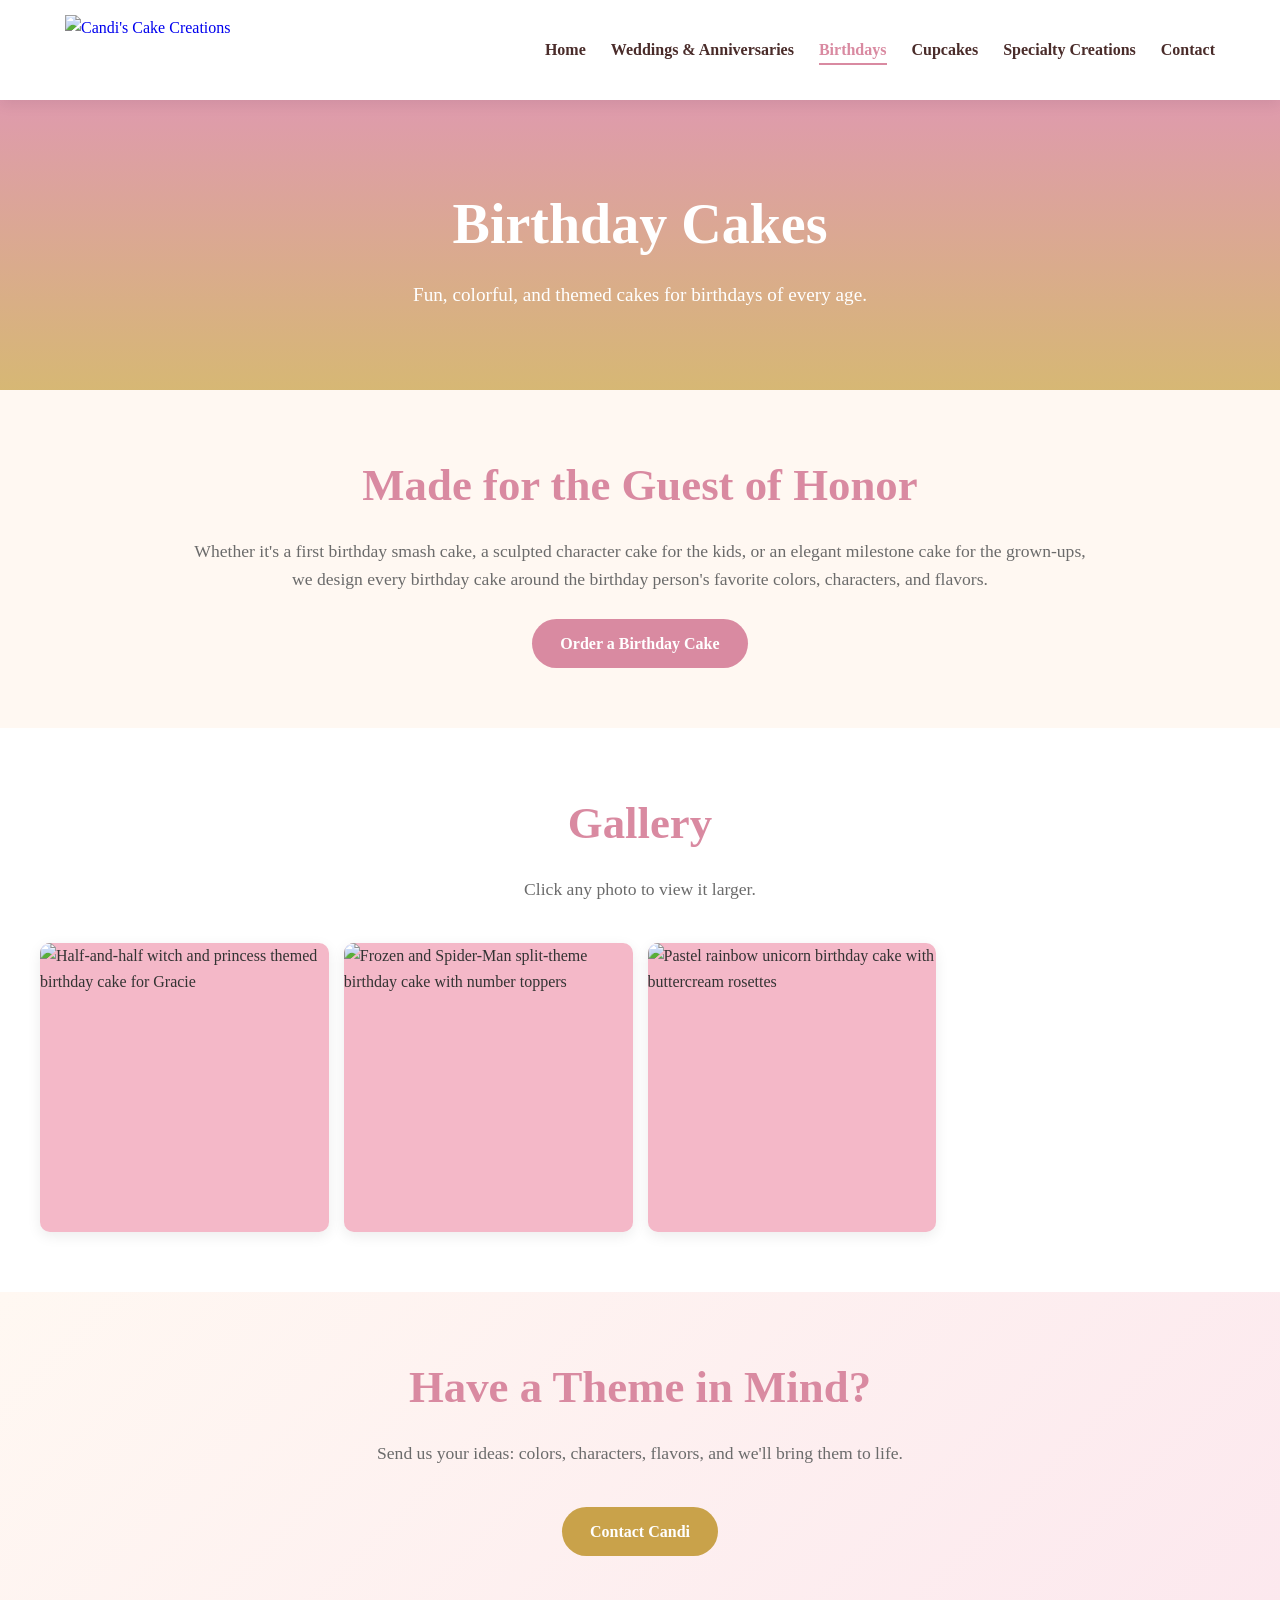
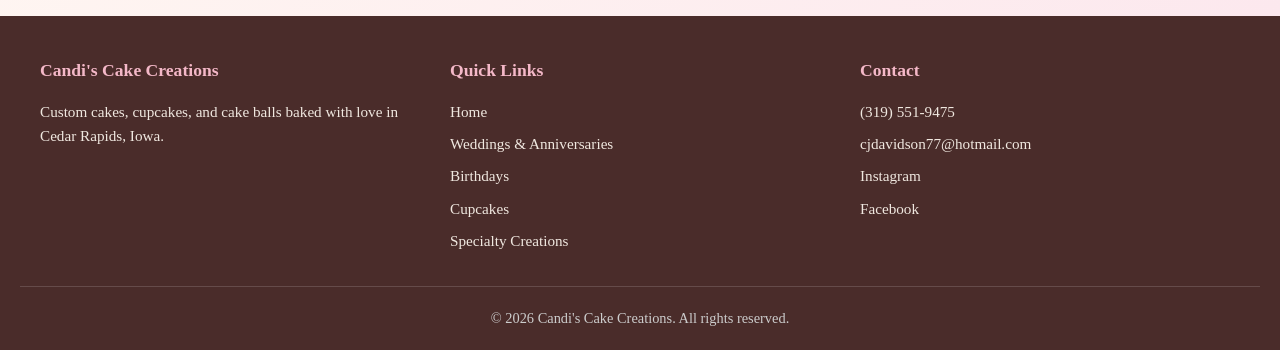
==== birthdays.html @ 222fce65 "Add files via upload" ====
<!DOCTYPE html>
<html lang="en">
<head>
  <meta charset="UTF-8">
  <meta name="viewport" content="width=device-width, initial-scale=1.0">
  <title>Birthday Cakes | Candi's Cake Creations</title>
  <meta name="description" content="Custom birthday cakes in Cedar Rapids, IA for every age and theme. From smash cakes to sculpted designs, we bake it fresh for the big day.">
  <link rel="stylesheet" href="styles.css">
</head>
<body>

  <!-- ===== Navigation ===== -->
  <nav class="navbar">
    <div class="nav-container">
      <a href="index.html" class="logo" aria-label="Candi's Cake Creations home">
        <img src="images/logo.jpg" alt="Candi's Cake Creations">
      </a>
      <button class="hamburger" aria-label="Menu">
        <span></span><span></span><span></span>
      </button>
      <ul class="nav-links">
        <li><a href="index.html">Home</a></li>
        <li><a href="weddings.html">Weddings &amp; Anniversaries</a></li>
        <li><a href="birthdays.html">Birthdays</a></li>
        <li><a href="cupcakes.html">Cupcakes</a></li>
        <li><a href="specialty.html">Specialty Creations</a></li>
        <li><a href="index.html#contact">Contact</a></li>
      </ul>
    </div>
  </nav>

  <!-- ===== Page Header ===== -->
  <header class="page-header">
    <h1>Birthday Cakes</h1>
    <p>Fun, colorful, and themed cakes for birthdays of every age.</p>
  </header>

  <!-- ===== Intro ===== -->
  <section>
    <div class="container" style="max-width:900px; text-align:center;">
      <h2 class="section-title">Made for the Guest of Honor</h2>
      <p style="font-size:1.1rem; color:var(--muted);">
        Whether it's a first birthday smash cake, a sculpted character cake for the kids, or an elegant milestone
        cake for the grown-ups, we design every birthday cake around the birthday person's favorite colors, characters,
        and flavors.
      </p>
      <br>
      <a href="index.html#contact" class="btn">Order a Birthday Cake</a>
    </div>
  </section>

  <!-- ===== Gallery ===== -->
  <section style="background:#fff;">
    <div class="container">
      <h2 class="section-title">Gallery</h2>
      <p class="section-subtitle">Click any photo to view it larger.</p>

      <div class="gallery">
        <div class="gallery-item" data-caption="Split-theme cake: witch and princess sides for Gracie">
          <img src="images/birthdays/birthday-1.jpg" alt="Half-and-half witch and princess themed birthday cake for Gracie">
        </div>
        <div class="gallery-item" data-caption="Two-tier split cake: Frozen and Spider-Man for siblings">
          <img src="images/birthdays/birthday-2.jpg" alt="Frozen and Spider-Man split-theme birthday cake with number toppers">
        </div>
        <div class="gallery-item" data-caption="Pastel rainbow unicorn cake with gold horn">
          <img src="images/birthdays/birthday-3.jpg" alt="Pastel rainbow unicorn birthday cake with buttercream rosettes">
        </div>
      </div>
    </div>
  </section>

  <!-- ===== Lightbox ===== -->
  <div class="lightbox" id="lightbox">
    <button class="lightbox-close" id="lightbox-close" aria-label="Close">&times;</button>
    <img id="lightbox-img" src="" alt="Enlarged cake photo">
  </div>

  <!-- ===== CTA ===== -->
  <section class="reviews-section">
    <div class="container" style="text-align:center;">
      <h2 class="section-title">Have a Theme in Mind?</h2>
      <p class="section-subtitle">Send us your ideas: colors, characters, flavors, and we'll bring them to life.</p>
      <a href="index.html#contact" class="btn btn-gold">Contact Candi</a>
    </div>
  </section>

  <!-- ===== Footer ===== -->
  <footer>
    <div class="footer-grid">
      <div class="footer-col">
        <h4>Candi's Cake Creations</h4>
        <p>Custom cakes, cupcakes, and cake balls baked with love in Cedar Rapids, Iowa.</p>
      </div>
      <div class="footer-col">
        <h4>Quick Links</h4>
        <a href="index.html">Home</a>
        <a href="weddings.html">Weddings &amp; Anniversaries</a>
        <a href="birthdays.html">Birthdays</a>
        <a href="cupcakes.html">Cupcakes</a>
        <a href="specialty.html">Specialty Creations</a>
      </div>
      <div class="footer-col">
        <h4>Contact</h4>
        <a href="tel:+13195519475">(319) 551-9475</a>
        <a href="mailto:cjdavidson77@hotmail.com">cjdavidson77@hotmail.com</a>
        <a href="https://www.instagram.com/candiscakecreations" target="_blank" rel="noopener">Instagram</a>
        <a href="http://www.facebook.com/candiscakecreations" target="_blank" rel="noopener">Facebook</a>
      </div>
    </div>
    <div class="footer-bottom">
      &copy; <span id="year">2026</span> Candi's Cake Creations. All rights reserved.
    </div>
  </footer>

  <script>document.getElementById('year').textContent = new Date().getFullYear();</script>
  <script src="script.js"></script>
</body>
</html>
---- styles.css ----
/* ============================================
   Candi's Cake Creations - Global Stylesheet
   ============================================ */

:root {
  --pink: #f4b8c8;
  --pink-dark: #d98aa1;
  --cream: #fff8f2;
  --gold: #c9a24a;
  --brown: #4a2c2a;
  --text: #333;
  --muted: #6b6b6b;
  --shadow: 0 4px 14px rgba(0, 0, 0, 0.08);
}

* { box-sizing: border-box; margin: 0; padding: 0; }

html { scroll-behavior: smooth; }

body {
  font-family: 'Georgia', 'Times New Roman', serif;
  color: var(--text);
  background-color: var(--cream);
  line-height: 1.6;
}

/* ---------- Navigation ---------- */
.navbar {
  background: #fff;
  box-shadow: var(--shadow);
  position: sticky;
  top: 0;
  z-index: 1000;
}

.nav-container {
  max-width: 1200px;
  margin: 0 auto;
  display: flex;
  align-items: center;
  justify-content: space-between;
  padding: 15px 25px;
}

.logo {
  display: flex;
  align-items: center;
  text-decoration: none;
}

.logo img {
  height: 70px;
  width: auto;
  display: block;
}

@media (max-width: 768px) {
  .logo img { height: 55px; }
}

.nav-links {
  list-style: none;
  display: flex;
  gap: 25px;
  align-items: center;
}

.nav-links a {
  text-decoration: none;
  color: var(--brown);
  font-weight: 600;
  font-size: 1rem;
  transition: color 0.2s ease;
  padding: 5px 0;
  border-bottom: 2px solid transparent;
}

.nav-links a:hover,
.nav-links a.active {
  color: var(--pink-dark);
  border-bottom-color: var(--pink-dark);
}

.hamburger {
  display: none;
  flex-direction: column;
  cursor: pointer;
  gap: 5px;
  background: none;
  border: none;
  padding: 5px;
}

.hamburger span {
  width: 26px;
  height: 3px;
  background: var(--brown);
  border-radius: 2px;
  transition: 0.3s;
}

/* ---------- Hero ---------- */
.hero {
  background: linear-gradient(rgba(255, 248, 242, 0.75), rgba(244, 184, 200, 0.55)),
              url('images/hero.jpg') center/cover no-repeat;
  padding: 100px 20px;
  text-align: center;
  min-height: 450px;
  display: flex;
  align-items: center;
  justify-content: center;
}

.hero-content h1 {
  font-family: 'Brush Script MT', 'Segoe Script', cursive;
  font-size: 4rem;
  color: var(--pink-dark);
  margin-bottom: 15px;
  text-shadow: 1px 1px 2px rgba(255,255,255,0.7);
}

.hero-content p {
  font-size: 1.3rem;
  color: var(--brown);
  max-width: 700px;
  margin: 0 auto 25px;
}

.btn {
  display: inline-block;
  background: var(--pink-dark);
  color: #fff;
  padding: 12px 28px;
  border-radius: 30px;
  text-decoration: none;
  font-weight: 600;
  transition: transform 0.2s, background 0.2s;
  border: none;
  cursor: pointer;
  font-size: 1rem;
}

.btn:hover {
  background: var(--brown);
  transform: translateY(-2px);
}

.btn-gold { background: var(--gold); }
.btn-gold:hover { background: #a37f30; }

/* ---------- Sections ---------- */
section {
  padding: 60px 20px;
}

.container {
  max-width: 1200px;
  margin: 0 auto;
}

.section-title {
  text-align: center;
  font-family: 'Brush Script MT', 'Segoe Script', cursive;
  font-size: 2.8rem;
  color: var(--pink-dark);
  margin-bottom: 15px;
}

.section-subtitle {
  text-align: center;
  color: var(--muted);
  max-width: 700px;
  margin: 0 auto 40px;
  font-size: 1.1rem;
}

/* ---------- Service Cards (Home) ---------- */
.services-grid {
  display: grid;
  grid-template-columns: repeat(auto-fit, minmax(280px, 1fr));
  gap: 30px;
  margin-top: 30px;
}

.service-card {
  background: #fff;
  border-radius: 12px;
  box-shadow: var(--shadow);
  overflow: hidden;
  transition: transform 0.3s;
  text-align: center;
}

.service-card:hover { transform: translateY(-6px); }

.service-card img {
  width: 100%;
  height: 220px;
  object-fit: cover;
  background: var(--pink);
}

.service-card-body { padding: 25px; }

.service-card h3 {
  color: var(--pink-dark);
  font-size: 1.5rem;
  margin-bottom: 10px;
}

.service-card p {
  color: var(--muted);
  margin-bottom: 20px;
}

/* ---------- Gallery ---------- */
.gallery {
  display: grid;
  grid-template-columns: repeat(auto-fill, minmax(250px, 1fr));
  gap: 15px;
  margin-top: 30px;
}

.gallery-item {
  position: relative;
  overflow: hidden;
  border-radius: 10px;
  aspect-ratio: 1 / 1;
  background: var(--pink);
  cursor: pointer;
  box-shadow: var(--shadow);
}

.gallery-item img {
  width: 100%;
  height: 100%;
  object-fit: cover;
  transition: transform 0.4s ease;
}

.gallery-item:hover img { transform: scale(1.08); }

.gallery-item::after {
  content: attr(data-caption);
  position: absolute;
  bottom: 0;
  left: 0;
  right: 0;
  background: linear-gradient(transparent, rgba(0,0,0,0.7));
  color: #fff;
  padding: 30px 15px 12px;
  font-size: 0.9rem;
  opacity: 0;
  transition: opacity 0.3s;
}

.gallery-item:hover::after { opacity: 1; }

/* ---------- Lightbox ---------- */
.lightbox {
  display: none;
  position: fixed;
  z-index: 2000;
  top: 0; left: 0;
  width: 100%; height: 100%;
  background: rgba(0,0,0,0.9);
  justify-content: center;
  align-items: center;
  padding: 20px;
}

.lightbox.active { display: flex; }

.lightbox img {
  max-width: 90%;
  max-height: 90%;
  border-radius: 8px;
}

.lightbox-close {
  position: absolute;
  top: 20px;
  right: 30px;
  color: #fff;
  font-size: 2.5rem;
  cursor: pointer;
  background: none;
  border: none;
}

/* ---------- About / Info ---------- */
.about-section {
  background: #fff;
}

.about-grid {
  display: grid;
  grid-template-columns: 1fr 1fr;
  gap: 40px;
  align-items: center;
}

.about-grid img {
  width: 100%;
  border-radius: 12px;
  box-shadow: var(--shadow);
}

.about-text h2 {
  font-family: 'Brush Script MT', 'Segoe Script', cursive;
  font-size: 2.5rem;
  color: var(--pink-dark);
  margin-bottom: 15px;
}

.about-text p {
  margin-bottom: 15px;
  font-size: 1.05rem;
}

/* ---------- Reviews ---------- */
.reviews-section {
  background: linear-gradient(135deg, var(--cream), #fce8ee);
}

.reviews-grid {
  display: grid;
  grid-template-columns: repeat(auto-fit, minmax(300px, 1fr));
  gap: 25px;
  margin-top: 30px;
}

.review-card {
  background: #fff;
  padding: 25px;
  border-radius: 12px;
  box-shadow: var(--shadow);
  border-left: 5px solid var(--gold);
}

.stars {
  color: var(--gold);
  font-size: 1.2rem;
  margin-bottom: 10px;
}

.review-text {
  font-style: italic;
  color: var(--text);
  margin-bottom: 15px;
}

.review-author {
  font-weight: bold;
  color: var(--brown);
}

.review-date {
  font-size: 0.85rem;
  color: var(--muted);
}

/* ---------- Contact ---------- */
.contact-section {
  background: #fff;
}

.contact-grid {
  display: grid;
  grid-template-columns: 1fr 1fr;
  gap: 40px;
}

.contact-info {
  background: var(--cream);
  padding: 30px;
  border-radius: 12px;
}

.contact-info h3 {
  color: var(--pink-dark);
  margin-bottom: 20px;
  font-size: 1.4rem;
}

.contact-info p {
  margin-bottom: 12px;
  display: flex;
  align-items: center;
  gap: 10px;
}

.contact-info a {
  color: var(--pink-dark);
  text-decoration: none;
}

.contact-info a:hover { text-decoration: underline; }

.contact-form label {
  display: block;
  margin-bottom: 5px;
  font-weight: 600;
  color: var(--brown);
}

.contact-form input,
.contact-form select,
.contact-form textarea {
  width: 100%;
  padding: 10px 12px;
  margin-bottom: 15px;
  border: 1px solid #ddd;
  border-radius: 6px;
  font-family: inherit;
  font-size: 1rem;
}

.contact-form textarea { resize: vertical; min-height: 100px; }

.contact-form input:focus,
.contact-form select:focus,
.contact-form textarea:focus {
  outline: none;
  border-color: var(--pink-dark);
}

/* ---------- Page Header (subpages) ---------- */
.page-header {
  background: linear-gradient(rgba(217, 138, 161, 0.85), rgba(201, 162, 74, 0.75));
  color: #fff;
  padding: 80px 20px;
  text-align: center;
}

.page-header h1 {
  font-family: 'Brush Script MT', 'Segoe Script', cursive;
  font-size: 3.5rem;
  margin-bottom: 10px;
}

.page-header p {
  font-size: 1.2rem;
  max-width: 700px;
  margin: 0 auto;
}

/* ---------- Footer ---------- */
footer {
  background: var(--brown);
  color: #fff;
  padding: 40px 20px 20px;
  text-align: center;
}

.footer-grid {
  display: grid;
  grid-template-columns: repeat(auto-fit, minmax(220px, 1fr));
  gap: 30px;
  max-width: 1200px;
  margin: 0 auto 25px;
  text-align: left;
}

.footer-col h4 {
  color: var(--pink);
  margin-bottom: 15px;
  font-size: 1.1rem;
}

.footer-col p, .footer-col a {
  color: #f0e8e0;
  text-decoration: none;
  display: block;
  margin-bottom: 8px;
  font-size: 0.95rem;
}

.footer-col a:hover { color: var(--pink); }

.footer-bottom {
  border-top: 1px solid rgba(255,255,255,0.15);
  padding-top: 20px;
  color: #ccc;
  font-size: 0.9rem;
}

/* ---------- Responsive ---------- */
@media (max-width: 768px) {
  .hamburger { display: flex; }

  .nav-links {
    position: absolute;
    top: 100%;
    left: 0;
    right: 0;
    background: #fff;
    flex-direction: column;
    padding: 20px;
    gap: 15px;
    box-shadow: var(--shadow);
    max-height: 0;
    overflow: hidden;
    transition: max-height 0.3s ease;
  }

  .nav-links.open { max-height: 400px; }

  .hero-content h1 { font-size: 2.8rem; }
  .hero-content p { font-size: 1.1rem; }
  .section-title { font-size: 2.2rem; }
  .page-header h1 { font-size: 2.5rem; }

  .about-grid,
  .contact-grid {
    grid-template-columns: 1fr;
  }
}
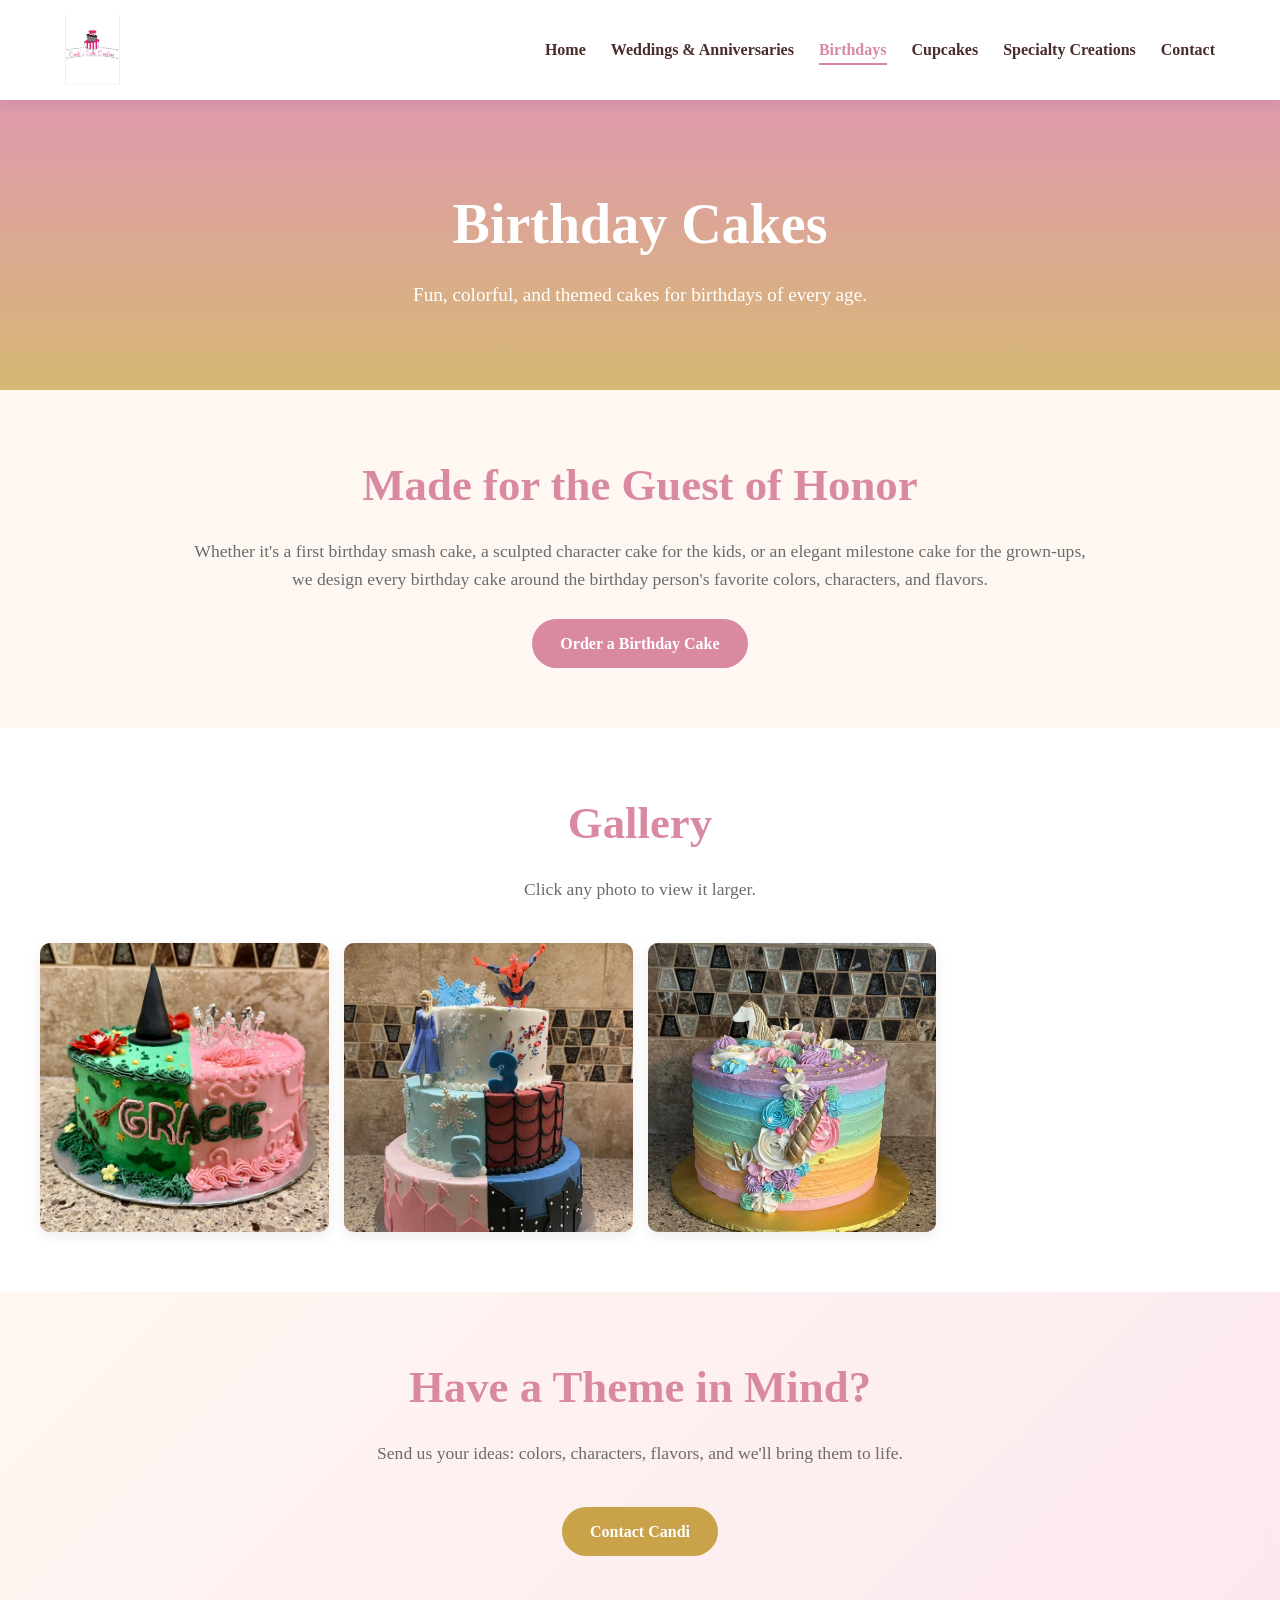
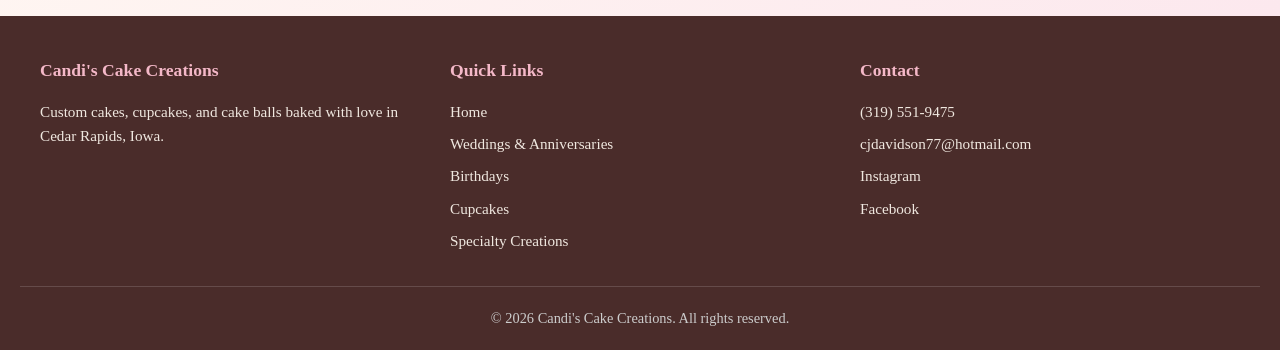
==== commit 767ab665: "Add files via upload" ====
--- a/birthdays.html
+++ b/birthdays.html
@@ -13,7 +13,7 @@
   <nav class="navbar">
     <div class="nav-container">
       <a href="index.html" class="logo" aria-label="Candi's Cake Creations home">
-        <img src="images/logo.jpg" alt="Candi's Cake Creations">
+        <img src="logo.jpg" alt="Candi's Cake Creations">
       </a>
       <button class="hamburger" aria-label="Menu">
         <span></span><span></span><span></span>
@@ -57,13 +57,13 @@
 
       <div class="gallery">
         <div class="gallery-item" data-caption="Split-theme cake: witch and princess sides for Gracie">
-          <img src="images/birthdays/birthday-1.jpg" alt="Half-and-half witch and princess themed birthday cake for Gracie">
+          <img src="birthday-1.jpg" alt="Half-and-half witch and princess themed birthday cake for Gracie">
         </div>
         <div class="gallery-item" data-caption="Two-tier split cake: Frozen and Spider-Man for siblings">
-          <img src="images/birthdays/birthday-2.jpg" alt="Frozen and Spider-Man split-theme birthday cake with number toppers">
+          <img src="birthday-2.jpg" alt="Frozen and Spider-Man split-theme birthday cake with number toppers">
         </div>
         <div class="gallery-item" data-caption="Pastel rainbow unicorn cake with gold horn">
-          <img src="images/birthdays/birthday-3.jpg" alt="Pastel rainbow unicorn birthday cake with buttercream rosettes">
+          <img src="birthday-3.jpg" alt="Pastel rainbow unicorn birthday cake with buttercream rosettes">
         </div>
       </div>
     </div>
